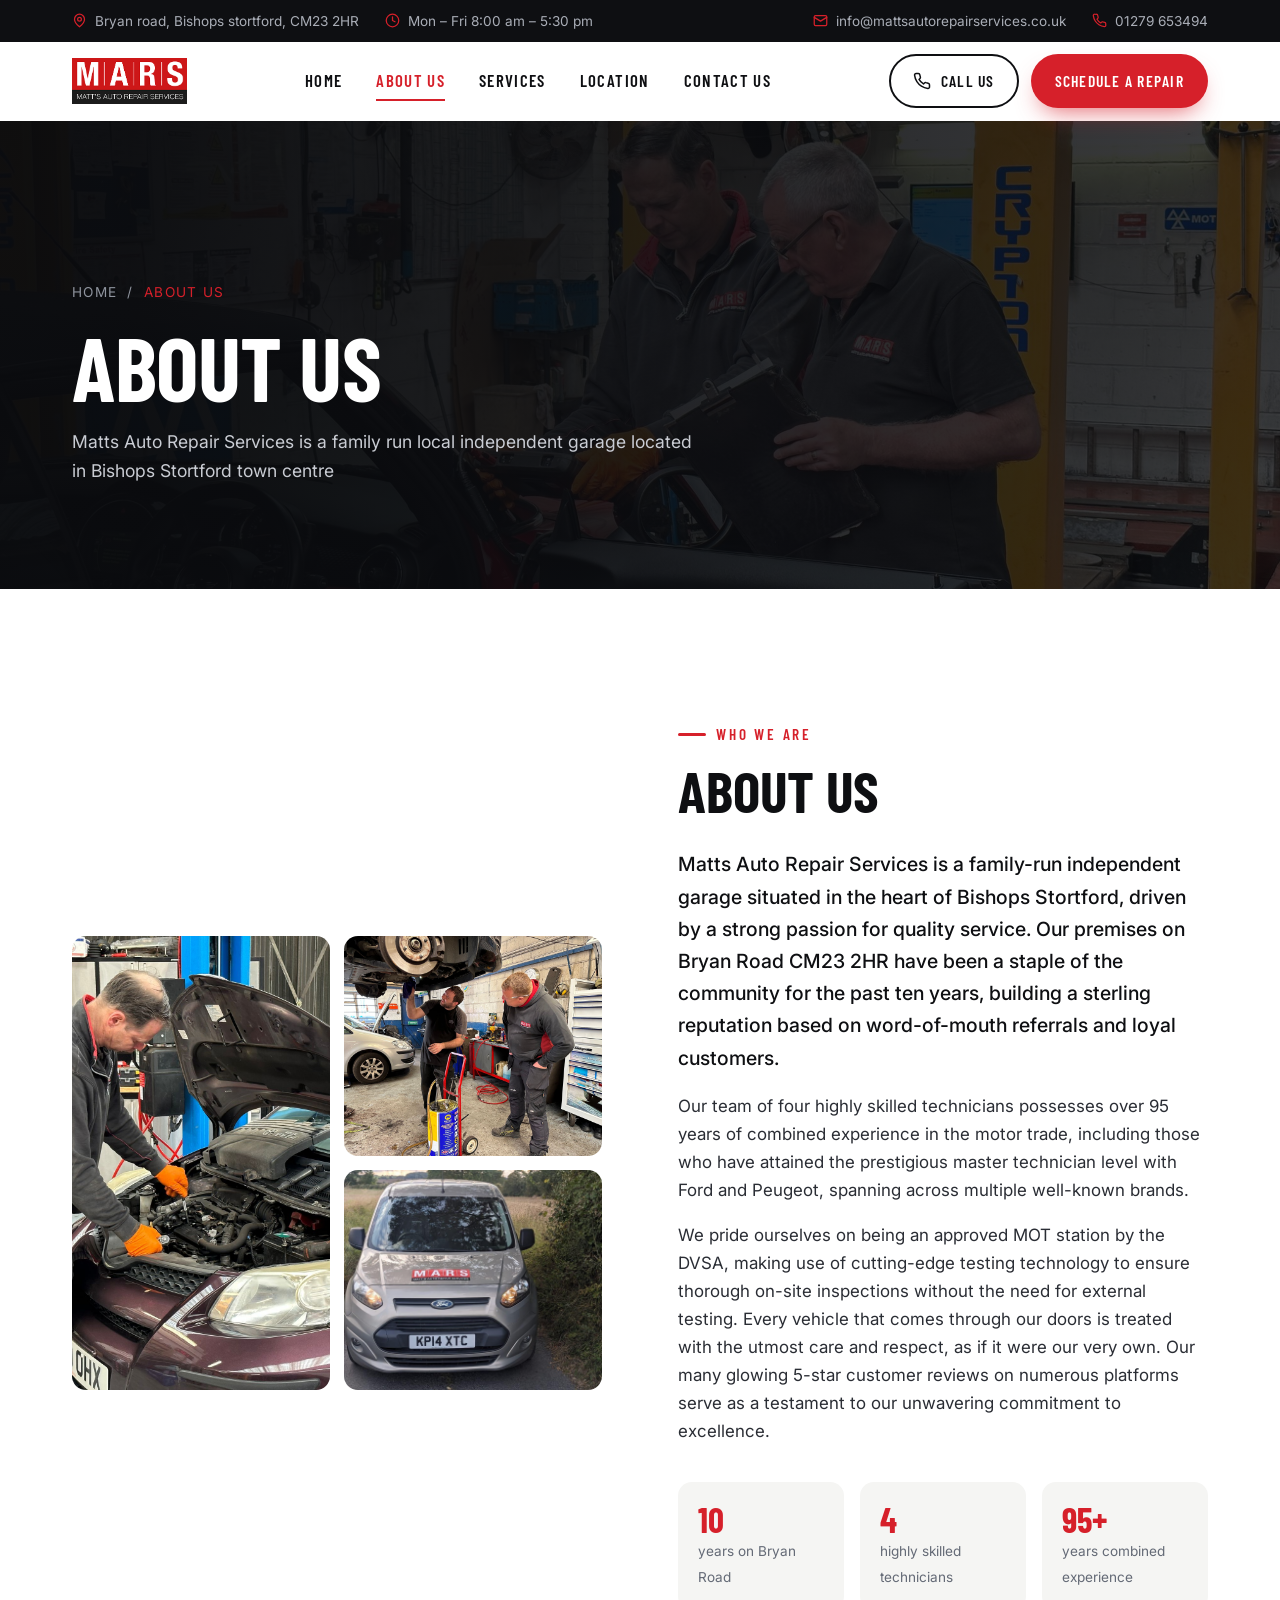
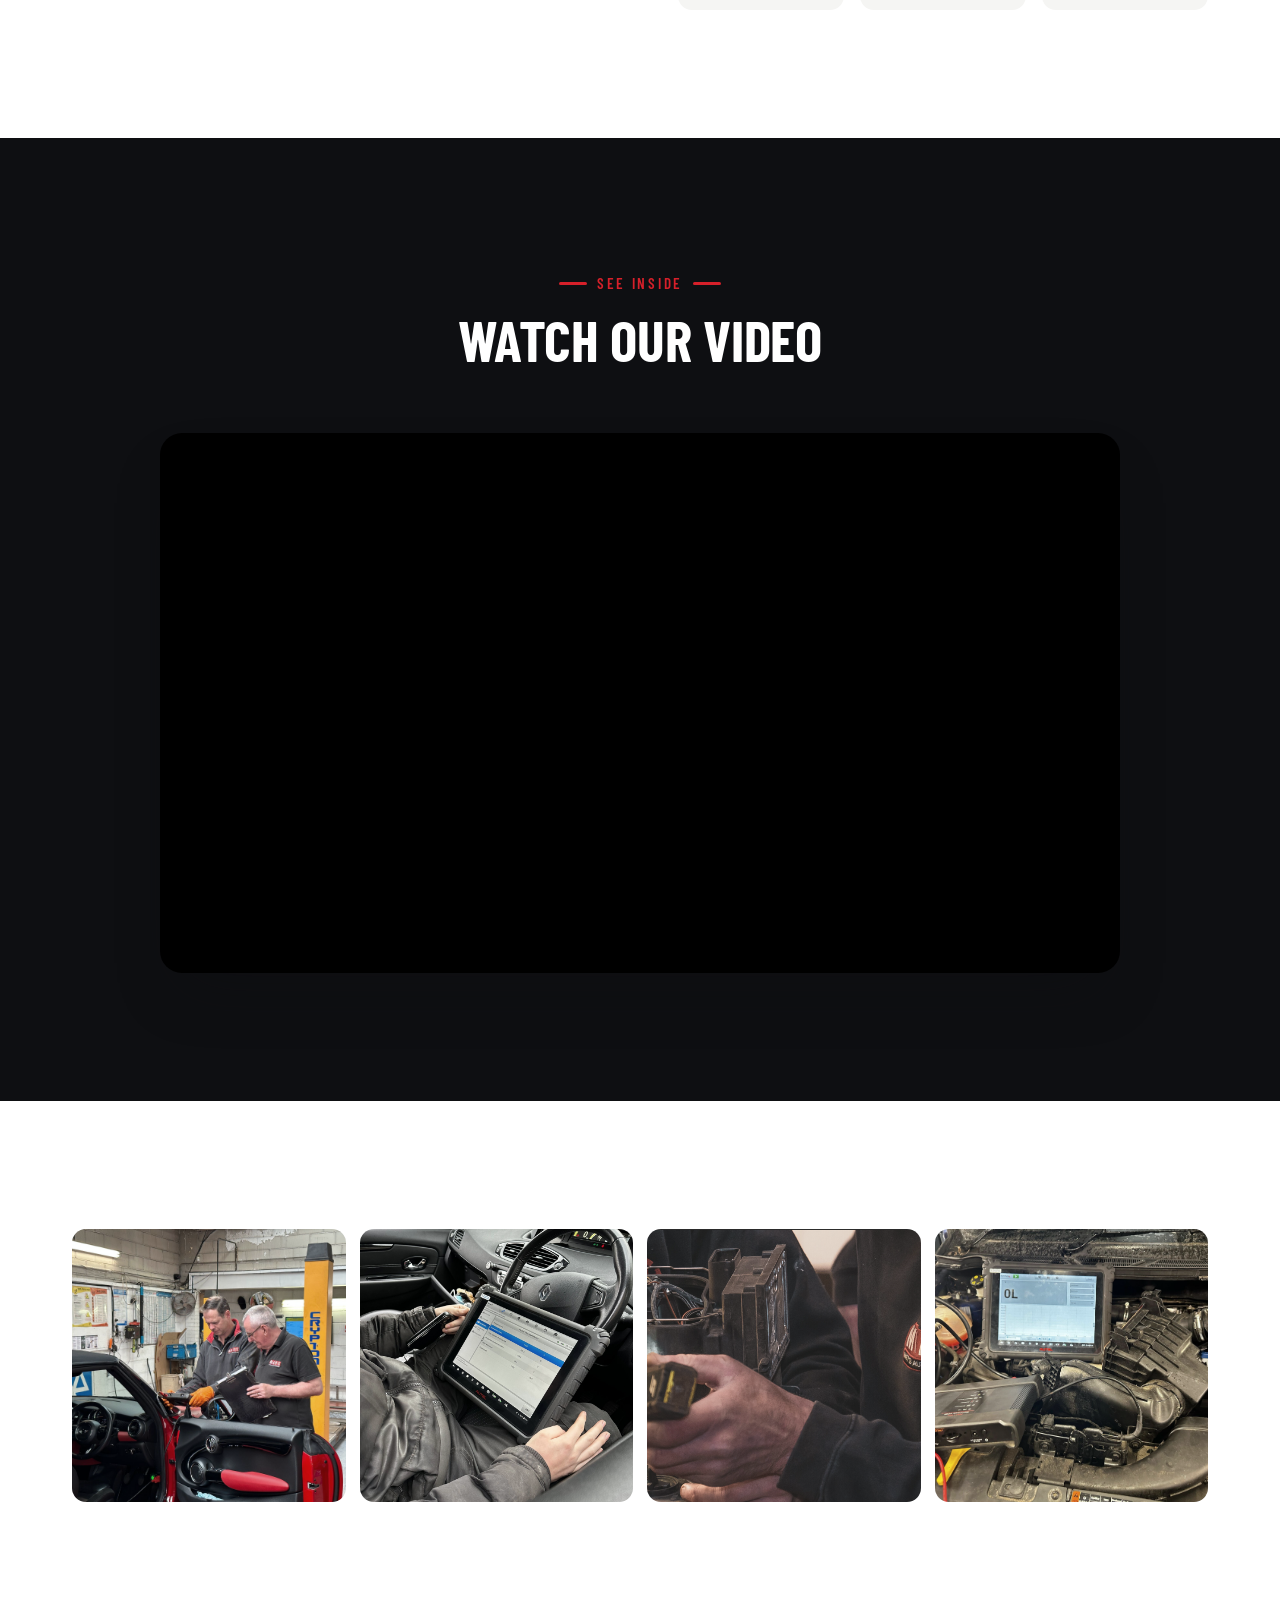
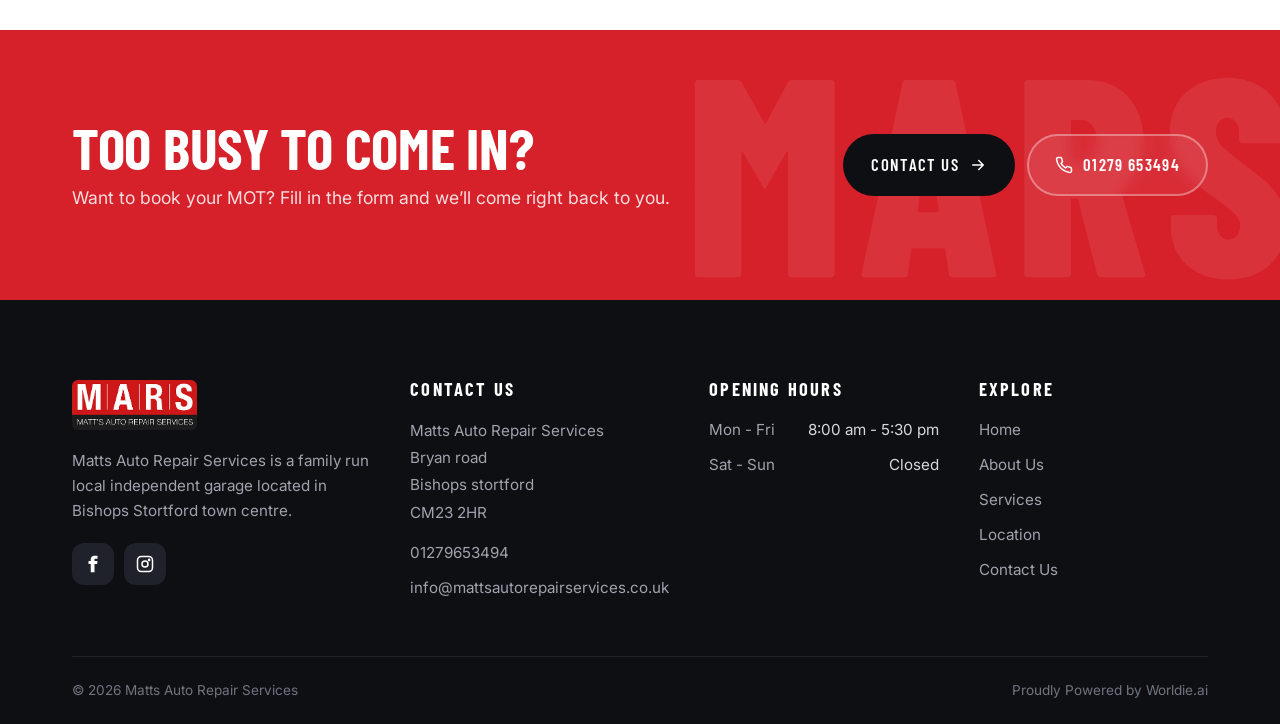
==== about.html @ e209987f "Modern redesign of Matts Auto Repair Services website Five static pages (home, about, services, loca" ====
<!doctype html>
<html lang="en-GB">
<head>
<meta charset="utf-8">
<meta name="viewport" content="width=device-width, initial-scale=1">
<title>About Us | MATTS AUTO REPAIR SERVICES | Bishops Stortford</title>
<meta name="description" content="A family-run independent garage on Bryan Road, Bishops Stortford, with four highly skilled technicians and over 95 years of combined experience.">
<meta name="theme-color" content="#0e0f12">
<link rel="icon" href="images/logo.png">
<link rel="preconnect" href="https://fonts.googleapis.com">
<link rel="preconnect" href="https://fonts.gstatic.com" crossorigin>
<link href="https://fonts.googleapis.com/css2?family=Barlow+Condensed:wght@500;600;700;800&family=Inter:wght@400;500;600&display=swap" rel="stylesheet">
<link rel="stylesheet" href="css/styles.css">
</head>
<body>
<div class="topbar">
  <div class="container">
    <div class="topbar__group">
      <span class="topbar__item"><svg viewBox="0 0 24 24" fill="none" stroke="currentColor" stroke-width="2" stroke-linecap="round" stroke-linejoin="round" aria-hidden="true"><path d="M20 10c0 6-8 12-8 12S4 16 4 10a8 8 0 0 1 16 0z"/><circle cx="12" cy="10" r="3"/></svg> Bryan road, Bishops stortford, CM23 2HR</span>
      <span class="topbar__item topbar__group--hide-md"><svg viewBox="0 0 24 24" fill="none" stroke="currentColor" stroke-width="2" stroke-linecap="round" stroke-linejoin="round" aria-hidden="true"><circle cx="12" cy="12" r="10"/><path d="M12 6v6l4 2"/></svg> Mon – Fri 8:00 am – 5:30 pm</span>
    </div>
    <div class="topbar__group">
      <a class="topbar__item topbar__group--hide-md" href="mailto:info@mattsautorepairservices.co.uk"><svg viewBox="0 0 24 24" fill="none" stroke="currentColor" stroke-width="2" stroke-linecap="round" stroke-linejoin="round" aria-hidden="true"><rect x="2" y="4" width="20" height="16" rx="2"/><path d="m22 7-10 6L2 7"/></svg> info@mattsautorepairservices.co.uk</a>
      <a class="topbar__item" href="tel:01279653494"><svg viewBox="0 0 24 24" fill="none" stroke="currentColor" stroke-width="2" stroke-linecap="round" stroke-linejoin="round" aria-hidden="true"><path d="M22 16.9v3a2 2 0 0 1-2.2 2 19.8 19.8 0 0 1-8.6-3.1 19.5 19.5 0 0 1-6-6A19.8 19.8 0 0 1 2.1 4.2 2 2 0 0 1 4.1 2h3a2 2 0 0 1 2 1.7c.1 1 .4 1.9.7 2.8a2 2 0 0 1-.5 2.1L8 9.9a16 16 0 0 0 6 6l1.3-1.3a2 2 0 0 1 2.1-.4c.9.3 1.8.6 2.8.7a2 2 0 0 1 1.7 2z"/></svg> 01279 653494</a>
    </div>
  </div>
</div>

<header class="header">
  <div class="container">
    <a class="logo" href="index.html" aria-label="Matt's Auto Repair Services — home">
      <img src="images/logo.png" alt="MARS — Matt's Auto Repair Services" width="365" height="146">
    </a>
    <nav class="nav" aria-label="Main">
        <a class="nav__link" href="index.html">Home</a>
        <a class="nav__link is-active" href="about.html" aria-current="page">About Us</a>
        <a class="nav__link" href="services.html">Services</a>
        <a class="nav__link" href="location.html">Location</a>
        <a class="nav__link" href="contact.html">Contact Us</a>
    </nav>
    <div class="header__cta">
      <a class="btn btn--outline" href="tel:01279653494"><svg viewBox="0 0 24 24" fill="none" stroke="currentColor" stroke-width="2" stroke-linecap="round" stroke-linejoin="round" aria-hidden="true"><path d="M22 16.9v3a2 2 0 0 1-2.2 2 19.8 19.8 0 0 1-8.6-3.1 19.5 19.5 0 0 1-6-6A19.8 19.8 0 0 1 2.1 4.2 2 2 0 0 1 4.1 2h3a2 2 0 0 1 2 1.7c.1 1 .4 1.9.7 2.8a2 2 0 0 1-.5 2.1L8 9.9a16 16 0 0 0 6 6l1.3-1.3a2 2 0 0 1 2.1-.4c.9.3 1.8.6 2.8.7a2 2 0 0 1 1.7 2z"/></svg> Call Us</a>
      <a class="btn btn--primary" href="index.html#booking">Schedule a Repair</a>
      <button class="menu-toggle" aria-label="Open menu" aria-expanded="false"><span></span></button>
    </div>
  </div>
</header>

<main>
<section class="page-hero">
  <div class="page-hero__bg"><img src="images/about-3.jpg" alt=""></div>
  <div class="container">
    <div class="breadcrumb"><a href="index.html">Home</a><span>/</span><span>About Us</span></div>
    <h1>About Us</h1>
      <p>Matts Auto Repair Services is a family run local independent garage located in Bishops Stortford town centre</p>
  </div>
</section>

<section class="section">
  <div class="container split">
    <div class="split__media collage reveal">
      <img src="images/about-1.jpg" alt="MARS technician working under the bonnet" loading="lazy">
      <img src="images/about-2.jpg" alt="Technicians inspecting a car on the lift" loading="lazy">
      <img src="images/about-4.jpg" alt="The MARS van" loading="lazy">
    </div>
    <div class="about-copy reveal">
      <span class="eyebrow">Who we are</span>
      <h2>About Us</h2>
      <p>Matts Auto Repair Services is a family-run independent garage situated in the heart of Bishops Stortford, driven by a strong passion for quality service. Our premises on Bryan Road CM23 2HR have been a staple of the community for the past ten years, building a sterling reputation based on word-of-mouth referrals and loyal customers.</p>
      <p>Our team of four highly skilled technicians possesses over 95 years of combined experience in the motor trade, including those who have attained the prestigious master technician level with Ford and Peugeot, spanning across multiple well-known brands.</p>
      <p>We pride ourselves on being an approved MOT station by the DVSA, making use of cutting-edge testing technology to ensure thorough on-site inspections without the need for external testing. Every vehicle that comes through our doors is treated with the utmost care and respect, as if it were our very own. Our many glowing 5-star customer reviews on numerous platforms serve as a testament to our unwavering commitment to excellence.</p>
      <div class="highlights">
        <div class="highlight"><strong>10</strong><span>years on Bryan Road</span></div>
        <div class="highlight"><strong>4</strong><span>highly skilled technicians</span></div>
        <div class="highlight"><strong>95+</strong><span>years combined experience</span></div>
      </div>
    </div>
  </div>
</section>

<section class="section section--dark">
  <div class="container">
    <div class="section-head section-head--center reveal">
      <span class="eyebrow">See inside</span>
      <h2>Watch Our Video</h2>
    </div>
    <div class="video reveal" style="max-width:960px;margin:0 auto">
      <iframe src="https://www.youtube-nocookie.com/embed/OdxWiWrJFag" title="Matts Auto Repair Services video" loading="lazy" allow="accelerometer; autoplay; clipboard-write; encrypted-media; gyroscope; picture-in-picture" allowfullscreen></iframe>
    </div>
  </div>
</section>

<section class="section">
  <div class="container">
    <div class="gallery reveal">
      <img src="images/about-3.jpg" alt="Technicians at work in the workshop" loading="lazy">
      <img src="images/home-2.jpg" alt="Running vehicle diagnostics" loading="lazy">
      <img src="images/home-3.png" alt="Inspecting a vehicle part" loading="lazy">
      <img src="images/home-4.jpg" alt="Diagnostic equipment on an engine" loading="lazy">
    </div>
  </div>
</section>

<section class="cta-band">
  <div class="container">
    <div>
      <h2>Too busy to come in?</h2>
      <p>Want to book your MOT? Fill in the form and we’ll come right back to you.</p>
    </div>
    <div class="cta-band__actions">
      <a class="btn btn--dark" href="contact.html">Contact Us <svg viewBox="0 0 24 24" fill="none" stroke="currentColor" stroke-width="2" stroke-linecap="round" stroke-linejoin="round" aria-hidden="true"><path d="M5 12h14M13 6l6 6-6 6"/></svg></a>
      <a class="btn btn--ghost" href="tel:01279653494"><svg viewBox="0 0 24 24" fill="none" stroke="currentColor" stroke-width="2" stroke-linecap="round" stroke-linejoin="round" aria-hidden="true"><path d="M22 16.9v3a2 2 0 0 1-2.2 2 19.8 19.8 0 0 1-8.6-3.1 19.5 19.5 0 0 1-6-6A19.8 19.8 0 0 1 2.1 4.2 2 2 0 0 1 4.1 2h3a2 2 0 0 1 2 1.7c.1 1 .4 1.9.7 2.8a2 2 0 0 1-.5 2.1L8 9.9a16 16 0 0 0 6 6l1.3-1.3a2 2 0 0 1 2.1-.4c.9.3 1.8.6 2.8.7a2 2 0 0 1 1.7 2z"/></svg> 01279 653494</a>
    </div>
  </div>
</section>
</main>

<footer class="footer">
  <div class="container">
    <div class="footer__grid">
      <div>
        <a class="footer__logo" href="index.html"><img src="images/logo.png" alt="MARS — Matt's Auto Repair Services" width="365" height="146"></a>
        <p>Matts Auto Repair Services is a family run local independent garage located in Bishops Stortford town centre.</p>
        <div class="socials">
          <a href="https://facebook.com//MattsAutoRepairServices" target="_blank" rel="noopener" aria-label="Facebook"><svg viewBox="0 0 24 24" fill="none" stroke="currentColor" stroke-width="2" stroke-linecap="round" stroke-linejoin="round" aria-hidden="true"><path fill="currentColor" stroke="none" d="M14 8V6c0-.9.6-1 1-1h3V1h-4c-4 0-5 3-5 5v2H6v4h3v11h5V12h3.5l.5-4z"/></svg></a>
          <a href="https://instagram.com/mars_mattsautorepairservices?igshid=YmMyMTA2M2Y=" target="_blank" rel="noopener" aria-label="Instagram"><svg viewBox="0 0 24 24" fill="none" stroke="currentColor" stroke-width="2" stroke-linecap="round" stroke-linejoin="round" aria-hidden="true"><rect x="2" y="2" width="20" height="20" rx="5"/><circle cx="12" cy="12" r="4"/><circle cx="17.5" cy="6.5" r=".8" fill="currentColor"/></svg></a>
        </div>
      </div>
      <div>
        <h4>Contact Us</h4>
        <address>
          Matts Auto Repair Services<br>
          Bryan road<br>
          Bishops stortford<br>
          CM23 2HR
        </address>
        <ul style="margin-top:14px">
          <li><a href="tel:01279653494">01279653494</a></li>
          <li><a href="mailto:info@mattsautorepairservices.co.uk">info@mattsautorepairservices.co.uk</a></li>
        </ul>
      </div>
      <div>
        <h4>Opening Hours</h4>
        <ul class="footer__hours">
          <li><span>Mon - Fri</span><span>8:00 am - 5:30 pm</span></li>
          <li><span>Sat - Sun</span><span>Closed</span></li>
        </ul>
      </div>
      <div>
        <h4>Explore</h4>
        <ul>
          <li><a href="index.html">Home</a></li>
          <li><a href="about.html">About Us</a></li>
          <li><a href="services.html">Services</a></li>
          <li><a href="location.html">Location</a></li>
          <li><a href="contact.html">Contact Us</a></li>
        </ul>
      </div>
    </div>
    <div class="footer__bottom">
      <span>© <span id="year">2026</span> Matts Auto Repair Services</span>
      <span>Proudly Powered by Worldie.ai</span>
    </div>
  </div>
</footer>

<div class="mobile-bar">
  <a class="btn btn--ghost" href="tel:01279653494"><svg viewBox="0 0 24 24" fill="none" stroke="currentColor" stroke-width="2" stroke-linecap="round" stroke-linejoin="round" aria-hidden="true"><path d="M22 16.9v3a2 2 0 0 1-2.2 2 19.8 19.8 0 0 1-8.6-3.1 19.5 19.5 0 0 1-6-6A19.8 19.8 0 0 1 2.1 4.2 2 2 0 0 1 4.1 2h3a2 2 0 0 1 2 1.7c.1 1 .4 1.9.7 2.8a2 2 0 0 1-.5 2.1L8 9.9a16 16 0 0 0 6 6l1.3-1.3a2 2 0 0 1 2.1-.4c.9.3 1.8.6 2.8.7a2 2 0 0 1 1.7 2z"/></svg> Call Us</a>
  <a class="btn btn--primary" href="index.html#booking"><svg viewBox="0 0 24 24" fill="none" stroke="currentColor" stroke-width="2" stroke-linecap="round" stroke-linejoin="round" aria-hidden="true"><rect x="3" y="4" width="18" height="18" rx="2"/><path d="M16 2v4M8 2v4M3 10h18M8 14h.01M12 14h.01M16 14h.01M8 18h.01M12 18h.01"/></svg> Book</a>
</div>

<script src="js/main.js"></script>
</body>
</html>
---- css/styles.css ----
/* ==========================================================================
   MARS — Matt's Auto Repair Services
   ========================================================================== */

:root {
  --red: #d6202a;
  --red-dark: #b0141d;
  --red-soft: #fdeceD;
  --ink: #0e0f12;
  --ink-2: #16181d;
  --ink-3: #1f222a;
  --text: #2a2d34;
  --muted: #646a76;
  --line: #e6e7ea;
  --bg: #ffffff;
  --bg-alt: #f5f5f3;
  --white: #ffffff;

  --font-display: "Barlow Condensed", "Arial Narrow", sans-serif;
  --font-body: "Inter", system-ui, -apple-system, "Segoe UI", sans-serif;

  --radius: 14px;
  --radius-lg: 22px;
  --shadow: 0 10px 30px -12px rgba(14, 15, 18, .18);
  --shadow-lg: 0 30px 60px -20px rgba(14, 15, 18, .35);
  --container: 1200px;
  --gutter: clamp(16px, 4vw, 32px);
}

*, *::before, *::after { box-sizing: border-box; }

html { scroll-behavior: smooth; scroll-padding-top: 90px; }

body {
  margin: 0;
  font-family: var(--font-body);
  font-size: 16px;
  line-height: 1.65;
  color: var(--text);
  background: var(--bg);
  -webkit-font-smoothing: antialiased;
  overflow-x: hidden;
}

img { max-width: 100%; display: block; }
a { color: inherit; text-decoration: none; }
p { margin: 0 0 1em; }
p:last-child { margin-bottom: 0; }

h1, h2, h3, h4 {
  font-family: var(--font-display);
  font-weight: 700;
  line-height: 1.02;
  color: var(--ink);
  margin: 0 0 .5em;
  letter-spacing: -.005em;
  text-transform: uppercase;
}

h1 { font-size: clamp(2.8rem, 7vw, 5.6rem); }
h2 { font-size: clamp(2.2rem, 4.6vw, 3.6rem); }
h3 { font-size: clamp(1.5rem, 2.4vw, 1.9rem); }

.container {
  width: 100%;
  max-width: var(--container);
  margin: 0 auto;
  padding: 0 var(--gutter);
}

.section { padding: clamp(72px, 10vw, 128px) 0; }
.section--alt { background: var(--bg-alt); }
.section--dark { background: var(--ink); color: #c9ccd3; }
.section--dark h2, .section--dark h3 { color: var(--white); }

.eyebrow {
  display: inline-flex;
  align-items: center;
  gap: 10px;
  font-family: var(--font-display);
  font-weight: 600;
  font-size: .95rem;
  letter-spacing: .18em;
  text-transform: uppercase;
  color: var(--red);
  margin-bottom: 14px;
}
.eyebrow::before {
  content: "";
  width: 28px;
  height: 3px;
  background: var(--red);
  border-radius: 2px;
}

.section-head { max-width: 720px; margin-bottom: clamp(40px, 6vw, 64px); }
.section-head--center { text-align: center; margin-left: auto; margin-right: auto; }
.section-head--center .eyebrow::after {
  content: "";
  width: 28px;
  height: 3px;
  background: var(--red);
  border-radius: 2px;
}
.lead { font-size: 1.125rem; color: var(--muted); }
.section--dark .lead { color: #9ea3ad; }

/* Buttons ---------------------------------------------------------------- */

.btn {
  display: inline-flex;
  align-items: center;
  justify-content: center;
  gap: 10px;
  padding: 15px 26px;
  border-radius: 999px;
  font-family: var(--font-display);
  font-weight: 600;
  font-size: 1.05rem;
  letter-spacing: .08em;
  text-transform: uppercase;
  border: 2px solid transparent;
  cursor: pointer;
  transition: background .2s, color .2s, border-color .2s, transform .2s, box-shadow .2s;
  white-space: nowrap;
}
.btn svg { width: 18px; height: 18px; flex: none; }
.btn:hover { transform: translateY(-2px); }

.btn--primary { background: var(--red); color: var(--white); box-shadow: 0 12px 24px -10px rgba(214, 32, 42, .7); }
.btn--primary:hover { background: var(--red-dark); }

.btn--ghost { border-color: rgba(255, 255, 255, .35); color: var(--white); backdrop-filter: blur(6px); background: rgba(255,255,255,.06); }
.btn--ghost:hover { border-color: var(--white); background: rgba(255,255,255,.14); }

.btn--dark { background: var(--ink); color: var(--white); }
.btn--dark:hover { background: var(--ink-3); }

.btn--outline { border-color: var(--ink); color: var(--ink); }
.btn--outline:hover { background: var(--ink); color: var(--white); }

/* Top bar ---------------------------------------------------------------- */

.topbar {
  background: var(--ink);
  color: #a9adb6;
  font-size: .85rem;
}
.topbar .container {
  display: flex;
  align-items: center;
  justify-content: space-between;
  gap: 24px;
  min-height: 42px;
}
.topbar__group { display: flex; align-items: center; gap: 26px; }
.topbar__item { display: inline-flex; align-items: center; gap: 8px; }
.topbar__item svg { width: 15px; height: 15px; color: var(--red); }
.topbar a:hover { color: var(--white); }

/* Header ----------------------------------------------------------------- */

.header {
  position: sticky;
  top: 0;
  z-index: 50;
  background: rgba(255, 255, 255, .92);
  backdrop-filter: saturate(180%) blur(14px);
  -webkit-backdrop-filter: saturate(180%) blur(14px);
  border-bottom: 1px solid transparent;
  transition: border-color .2s, box-shadow .2s;
}
.header.is-scrolled { border-color: var(--line); box-shadow: 0 6px 24px -18px rgba(0,0,0,.4); }
.header .container {
  display: flex;
  align-items: center;
  justify-content: space-between;
  gap: 24px;
  height: 78px;
}
.logo img { height: 46px; width: auto; }

.nav { display: flex; align-items: center; gap: 6px; }
.nav__link {
  position: relative;
  padding: 10px 14px;
  font-family: var(--font-display);
  font-weight: 600;
  font-size: 1.05rem;
  letter-spacing: .08em;
  text-transform: uppercase;
  color: var(--ink);
  transition: color .2s;
}
.nav__link::after {
  content: "";
  position: absolute;
  left: 14px; right: 14px; bottom: 4px;
  height: 2px;
  background: var(--red);
  transform: scaleX(0);
  transform-origin: left;
  transition: transform .25s;
}
.nav__link:hover::after, .nav__link.is-active::after { transform: scaleX(1); }
.nav__link.is-active { color: var(--red); }

.header__cta { display: flex; align-items: center; gap: 12px; }
.header__cta .btn { padding: 12px 22px; font-size: .98rem; }

.menu-toggle {
  display: none;
  width: 46px; height: 46px;
  border-radius: 12px;
  border: 1px solid var(--line);
  background: var(--white);
  cursor: pointer;
  align-items: center;
  justify-content: center;
}
.menu-toggle span, .menu-toggle span::before, .menu-toggle span::after {
  display: block;
  width: 20px; height: 2px;
  background: var(--ink);
  border-radius: 2px;
  position: relative;
  transition: transform .25s, background .25s;
}
.menu-toggle span::before, .menu-toggle span::after { content: ""; position: absolute; left: 0; }
.menu-toggle span::before { top: -6px; }
.menu-toggle span::after { top: 6px; }
.menu-open .menu-toggle span { background: transparent; }
.menu-open .menu-toggle span::before { transform: translateY(6px) rotate(45deg); }
.menu-open .menu-toggle span::after { transform: translateY(-6px) rotate(-45deg); }

/* Hero ------------------------------------------------------------------- */

.hero {
  position: relative;
  min-height: min(88vh, 820px);
  display: flex;
  align-items: center;
  color: var(--white);
  overflow: hidden;
  isolation: isolate;
}
.hero__bg {
  position: absolute;
  inset: 0;
  z-index: -2;
}
.hero__bg img {
  width: 100%; height: 100%;
  object-fit: cover;
  animation: heroZoom 18s ease-out both;
}
.hero::before {
  content: "";
  position: absolute;
  inset: 0;
  z-index: -1;
  background:
    linear-gradient(90deg, rgba(10,11,14,.94) 0%, rgba(10,11,14,.78) 42%, rgba(10,11,14,.25) 100%),
    linear-gradient(0deg, rgba(10,11,14,.7) 0%, transparent 40%);
}
@keyframes heroZoom { from { transform: scale(1.12); } to { transform: scale(1); } }

.hero__content { max-width: 720px; padding: 96px 0 120px; }
.hero h1 { color: var(--white); margin-bottom: 22px; }
.hero h1 em { font-style: normal; color: var(--red); }
.hero__text { font-size: clamp(1.05rem, 1.6vw, 1.25rem); color: #d4d7dd; max-width: 560px; margin-bottom: 34px; }
.hero__actions { display: flex; flex-wrap: wrap; gap: 14px; }

.hero__badges {
  display: flex;
  flex-wrap: wrap;
  gap: 10px;
  margin-top: 44px;
}
.badge {
  display: inline-flex;
  align-items: center;
  gap: 8px;
  padding: 8px 14px;
  border-radius: 999px;
  font-size: .85rem;
  font-weight: 500;
  background: rgba(255,255,255,.08);
  border: 1px solid rgba(255,255,255,.16);
  backdrop-filter: blur(8px);
  color: #e6e8ec;
}
.badge svg { width: 16px; height: 16px; color: var(--red); }

/* Page hero (inner pages) ------------------------------------------------ */

.page-hero {
  position: relative;
  color: var(--white);
  padding: clamp(96px, 14vw, 160px) 0 clamp(64px, 9vw, 104px);
  overflow: hidden;
  isolation: isolate;
  background: var(--ink);
}
.page-hero__bg { position: absolute; inset: 0; z-index: -2; }
.page-hero__bg img { width: 100%; height: 100%; object-fit: cover; opacity: .45; }
.page-hero::before {
  content: "";
  position: absolute;
  inset: 0;
  z-index: -1;
  background: linear-gradient(90deg, rgba(10,11,14,.95) 10%, rgba(10,11,14,.55) 100%);
}
.page-hero h1 { color: var(--white); margin-bottom: 14px; }
.page-hero p { color: #c9ccd3; max-width: 620px; font-size: 1.1rem; }
.breadcrumb {
  display: flex;
  gap: 10px;
  font-size: .85rem;
  letter-spacing: .1em;
  text-transform: uppercase;
  color: #8f949e;
  margin-bottom: 18px;
}
.breadcrumb a:hover { color: var(--white); }
.breadcrumb span:last-child { color: var(--red); }

/* Stats ------------------------------------------------------------------ */

.stats {
  position: relative;
  z-index: 2;
  margin-top: -64px;
}
.stats__grid {
  display: grid;
  grid-template-columns: repeat(4, 1fr);
  background: var(--white);
  border-radius: var(--radius-lg);
  box-shadow: var(--shadow-lg);
  overflow: hidden;
}
.stat {
  padding: 30px 28px;
  border-right: 1px solid var(--line);
}
.stat:last-child { border-right: 0; }
.stat__num {
  font-family: var(--font-display);
  font-weight: 700;
  font-size: clamp(2.6rem, 4.6vw, 3.6rem);
  line-height: 1;
  color: var(--ink);
}
.stat__num span { color: var(--red); }
.stat__label {
  margin-top: 8px;
  font-size: .82rem;
  font-weight: 600;
  letter-spacing: .14em;
  text-transform: uppercase;
  color: var(--muted);
}
.stats__caption {
  font-family: var(--font-display);
  font-weight: 600;
  letter-spacing: .2em;
  text-transform: uppercase;
  font-size: .85rem;
  color: var(--muted);
  margin: 0 0 12px 4px;
}

/* Feature cards (Why MARS) ---------------------------------------------- */

.features {
  display: grid;
  grid-template-columns: repeat(3, 1fr);
  gap: 20px;
}
.feature {
  position: relative;
  padding: 34px 30px 32px;
  border-radius: var(--radius-lg);
  background: var(--white);
  border: 1px solid var(--line);
  transition: transform .3s, box-shadow .3s, border-color .3s;
  overflow: hidden;
}
.feature::after {
  content: "";
  position: absolute;
  left: 0; right: 0; bottom: 0;
  height: 3px;
  background: var(--red);
  transform: scaleX(0);
  transform-origin: left;
  transition: transform .35s;
}
.feature:hover { transform: translateY(-6px); box-shadow: var(--shadow); border-color: transparent; }
.feature:hover::after { transform: scaleX(1); }
.feature__icon {
  width: 56px; height: 56px;
  border-radius: 16px;
  display: grid;
  place-items: center;
  background: var(--red-soft);
  color: var(--red);
  margin-bottom: 22px;
  transition: background .3s, color .3s;
}
.feature:hover .feature__icon { background: var(--red); color: var(--white); }
.feature__icon svg { width: 26px; height: 26px; }
.feature h3 { font-size: 1.6rem; margin-bottom: 10px; }
.feature p { color: var(--muted); font-size: .98rem; }

/* Services tabs ---------------------------------------------------------- */

.tabs__list {
  display: flex;
  flex-wrap: wrap;
  gap: 8px;
  padding: 6px;
  background: var(--ink-2);
  border-radius: 999px;
  width: fit-content;
  margin-bottom: 40px;
}
.tabs__btn {
  padding: 12px 22px;
  border: 0;
  border-radius: 999px;
  background: transparent;
  color: #b3b7bf;
  font-family: var(--font-display);
  font-weight: 600;
  font-size: 1.05rem;
  letter-spacing: .08em;
  text-transform: uppercase;
  cursor: pointer;
  transition: background .2s, color .2s;
}
.tabs__btn:hover { color: var(--white); }
.tabs__btn[aria-selected="true"] { background: var(--red); color: var(--white); }

.tabs__panel {
  display: grid;
  grid-template-columns: 1fr 1.1fr;
  gap: clamp(32px, 5vw, 64px);
  align-items: center;
  animation: fadeUp .5s ease both;
}
.tabs__panel[hidden] { display: none; }
.tabs__media {
  position: relative;
  border-radius: var(--radius-lg);
  overflow: hidden;
  aspect-ratio: 4 / 3.4;
}
.tabs__media img { width: 100%; height: 100%; object-fit: cover; }
.price-chip {
  position: absolute;
  left: 18px; bottom: 18px;
  display: inline-flex;
  flex-direction: column;
  padding: 14px 20px;
  border-radius: 16px;
  background: var(--red);
  color: var(--white);
  box-shadow: 0 16px 30px -12px rgba(0,0,0,.5);
}
.price-chip small { font-size: .72rem; letter-spacing: .14em; text-transform: uppercase; opacity: .85; }
.price-chip strong { font-family: var(--font-display); font-size: 2rem; line-height: 1; }
.tabs__body h3 { font-size: clamp(2rem, 3.6vw, 2.8rem); color: var(--white); }
.tabs__body p { color: #a9aeb8; }
.tabs__body .btn { margin-top: 26px; }
.tabs__foot { margin-top: 56px; display: flex; justify-content: center; }

@keyframes fadeUp { from { opacity: 0; transform: translateY(14px); } to { opacity: 1; transform: none; } }

/* Values ----------------------------------------------------------------- */

.values {
  display: grid;
  grid-template-columns: 1fr 1fr;
  gap: clamp(32px, 6vw, 80px);
  align-items: center;
}
.values__media {
  position: relative;
  border-radius: var(--radius-lg);
  overflow: hidden;
  aspect-ratio: 4 / 4.4;
}
.values__media img { width: 100%; height: 100%; object-fit: cover; }
.values__list { display: grid; gap: 14px; }
.value {
  display: grid;
  grid-template-columns: auto 1fr;
  gap: 20px;
  padding: 24px;
  border-radius: var(--radius);
  background: var(--white);
  border: 1px solid var(--line);
  transition: box-shadow .3s, transform .3s;
}
.value:hover { box-shadow: var(--shadow); transform: translateX(4px); }
.value__num {
  font-family: var(--font-display);
  font-weight: 700;
  font-size: 1.1rem;
  width: 44px; height: 44px;
  display: grid;
  place-items: center;
  border-radius: 12px;
  background: var(--ink);
  color: var(--white);
}
.value h3 { font-size: 1.45rem; margin-bottom: 6px; }
.value p { color: var(--muted); font-size: .96rem; }

/* Booking ---------------------------------------------------------------- */

.booking {
  display: grid;
  grid-template-columns: .85fr 1.15fr;
  gap: clamp(32px, 5vw, 64px);
  align-items: start;
}
.booking__frame {
  background: var(--white);
  border-radius: var(--radius-lg);
  box-shadow: var(--shadow-lg);
  overflow: hidden;
  border: 1px solid var(--line);
}
.booking__frame iframe { width: 100%; height: 720px; border: 0; display: block; }
.booking__info .contact-list { margin-top: 30px; }

/* Reviews CTA ------------------------------------------------------------ */

.reviews-cta {
  display: flex;
  align-items: center;
  justify-content: space-between;
  gap: 32px;
  padding: clamp(32px, 5vw, 56px);
  border-radius: var(--radius-lg);
  background:
    radial-gradient(circle at 100% 0%, rgba(214,32,42,.35), transparent 50%),
    var(--ink-2);
  color: #c9ccd3;
}
.reviews-cta h2 { color: var(--white); margin-bottom: 10px; }
.stars { display: flex; gap: 4px; color: #fbbc04; margin-bottom: 14px; }
.stars svg { width: 22px; height: 22px; }

/* Contact list ----------------------------------------------------------- */

.contact-list { display: grid; gap: 14px; list-style: none; padding: 0; margin: 0; }
.contact-list li { display: grid; grid-template-columns: auto 1fr; gap: 16px; align-items: start; }
.contact-list__icon {
  width: 46px; height: 46px;
  border-radius: 12px;
  display: grid;
  place-items: center;
  background: var(--red-soft);
  color: var(--red);
}
.contact-list__icon svg { width: 20px; height: 20px; }
.contact-list small {
  display: block;
  font-size: .75rem;
  font-weight: 600;
  letter-spacing: .14em;
  text-transform: uppercase;
  color: var(--muted);
}
.contact-list li > * { min-width: 0; }
.contact-list strong { color: var(--ink); font-weight: 600; overflow-wrap: anywhere; }
.contact-list a:hover strong { color: var(--red); }

/* Split / content rows --------------------------------------------------- */

.split {
  display: grid;
  grid-template-columns: 1fr 1fr;
  gap: clamp(32px, 6vw, 80px);
  align-items: center;
}
.split--reverse .split__media { order: 2; }

.collage {
  display: grid;
  grid-template-columns: 1fr 1fr;
  grid-template-rows: 220px 220px;
  gap: 14px;
}
.collage img { width: 100%; height: 100%; object-fit: cover; border-radius: var(--radius); }
.collage img:first-child { grid-row: span 2; }

.about-copy p { font-size: 1.06rem; }
.about-copy p:first-of-type { font-size: 1.22rem; color: var(--ink); font-weight: 500; }

.highlights {
  display: grid;
  grid-template-columns: repeat(3, 1fr);
  gap: 16px;
  margin-top: 36px;
}
.highlight {
  padding: 20px;
  border-radius: var(--radius);
  background: var(--bg-alt);
}
.highlight strong {
  display: block;
  font-family: var(--font-display);
  font-size: 2.2rem;
  line-height: 1;
  color: var(--red);
}
.highlight span { font-size: .85rem; color: var(--muted); }

.video {
  position: relative;
  aspect-ratio: 16 / 9;
  border-radius: var(--radius-lg);
  overflow: hidden;
  box-shadow: var(--shadow-lg);
  background: #000;
}
.video iframe { position: absolute; inset: 0; width: 100%; height: 100%; border: 0; }

.gallery {
  display: grid;
  grid-template-columns: repeat(4, 1fr);
  gap: 14px;
}
.gallery img {
  width: 100%;
  aspect-ratio: 1;
  object-fit: cover;
  border-radius: var(--radius);
  transition: transform .4s, filter .4s;
  filter: grayscale(.2);
}
.gallery img:hover { transform: scale(1.03); filter: none; }

/* Service rows ----------------------------------------------------------- */

.service-nav {
  position: sticky;
  top: 78px;
  z-index: 20;
  background: rgba(255,255,255,.94);
  backdrop-filter: blur(10px);
  border-bottom: 1px solid var(--line);
}
.service-nav .container {
  display: flex;
  gap: 6px;
  overflow-x: auto;
  scrollbar-width: none;
  padding-top: 10px;
  padding-bottom: 10px;
}
.service-nav .container::-webkit-scrollbar { display: none; }
.service-nav a {
  flex: none;
  padding: 8px 16px;
  border-radius: 999px;
  font-size: .88rem;
  font-weight: 600;
  color: var(--muted);
  transition: background .2s, color .2s;
}
.service-nav a:hover { color: var(--ink); background: var(--bg-alt); }

.service-row { padding: clamp(56px, 8vw, 96px) 0; border-bottom: 1px solid var(--line); }
.service-row:nth-child(even) { background: var(--bg-alt); }
.service-row__media {
  position: relative;
  border-radius: var(--radius-lg);
  overflow: hidden;
  aspect-ratio: 4 / 3.2;
}
.service-row__media img { width: 100%; height: 100%; object-fit: cover; }
.service-row__index {
  font-family: var(--font-display);
  font-weight: 700;
  font-size: 1rem;
  letter-spacing: .2em;
  color: var(--red);
  margin-bottom: 10px;
}
.service-row p { color: var(--muted); }
.service-row .btn { margin-top: 22px; }
.tagline {
  display: inline-flex;
  align-items: center;
  gap: 10px;
  margin: 6px 0 18px;
  padding: 10px 16px;
  border-radius: 12px;
  background: var(--red-soft);
  color: var(--red-dark);
  font-weight: 600;
  font-size: .95rem;
}
.tagline svg { width: 18px; height: 18px; }

.check-list { list-style: none; padding: 0; margin: 20px 0 0; display: grid; gap: 12px; }
.check-list li {
  display: flex;
  gap: 14px;
  align-items: flex-start;
  padding: 16px 18px;
  border-radius: var(--radius);
  background: var(--white);
  border: 1px solid var(--line);
  color: var(--ink);
  font-weight: 500;
}
.check-list svg { width: 22px; height: 22px; flex: none; color: var(--red); margin-top: 1px; }

/* Forms ------------------------------------------------------------------ */

.form-card {
  padding: clamp(28px, 4vw, 44px);
  border-radius: var(--radius-lg);
  background: var(--white);
  box-shadow: var(--shadow-lg);
  border: 1px solid var(--line);
}
.form-card h3 { font-size: 2rem; margin-bottom: 6px; }
.form-card > p { color: var(--muted); margin-bottom: 26px; }
.form-grid { display: grid; grid-template-columns: 1fr 1fr; gap: 16px; }
.field { display: grid; gap: 6px; }
.field--full { grid-column: 1 / -1; }
.field label {
  font-size: .8rem;
  font-weight: 600;
  letter-spacing: .1em;
  text-transform: uppercase;
  color: var(--ink);
}
.field input, .field textarea {
  width: 100%;
  padding: 14px 16px;
  border-radius: 12px;
  border: 1.5px solid var(--line);
  background: var(--bg-alt);
  font: inherit;
  color: var(--ink);
  transition: border-color .2s, background .2s, box-shadow .2s;
}
.field textarea { min-height: 140px; resize: vertical; }
.field input:focus, .field textarea:focus {
  outline: none;
  border-color: var(--red);
  background: var(--white);
  box-shadow: 0 0 0 4px rgba(214, 32, 42, .12);
}
.field--reg input {
  font-family: var(--font-display);
  font-weight: 700;
  font-size: 1.35rem;
  letter-spacing: .12em;
  text-transform: uppercase;
  background: #ffd400;
  border-color: #e3bd00;
  color: #111;
}
.field--reg input::placeholder { color: rgba(0,0,0,.35); }
.upload {
  display: flex;
  align-items: center;
  gap: 14px;
  padding: 16px;
  border-radius: 12px;
  border: 1.5px dashed #c9ccd3;
  background: var(--bg-alt);
  cursor: pointer;
  transition: border-color .2s;
}
.field .upload { text-transform: none; letter-spacing: 0; font-weight: 400; }
.upload:hover { border-color: var(--red); }
.upload svg { width: 26px; height: 26px; color: var(--red); flex: none; }
.upload span { font-size: .92rem; color: var(--muted); }
.upload input { position: absolute; opacity: 0; pointer-events: none; width: 1px; }
.form-card .btn { width: 100%; margin-top: 20px; }
.form-status {
  margin-top: 16px;
  padding: 14px 16px;
  border-radius: 12px;
  font-size: .95rem;
  display: none;
}
.form-status.is-success { display: block; background: #e9f7ef; color: #146c3a; }
.form-status.is-error { display: block; background: var(--red-soft); color: var(--red-dark); }

/* Hours ------------------------------------------------------------------ */

.hours { list-style: none; padding: 0; margin: 0; }
.hours li {
  display: flex;
  justify-content: space-between;
  padding: 14px 0;
  border-bottom: 1px dashed var(--line);
  font-weight: 500;
}
.hours li:last-child { border-bottom: 0; }
.hours .closed { color: var(--red); }

.info-card {
  padding: 32px;
  border-radius: var(--radius-lg);
  background: var(--white);
  border: 1px solid var(--line);
}
.info-card h3 { font-size: 1.6rem; margin-bottom: 18px; }
.info-stack { display: grid; gap: 20px; }

.map {
  border-radius: var(--radius-lg);
  overflow: hidden;
  border: 1px solid var(--line);
  min-height: 420px;
  height: 100%;
}
.map iframe { width: 100%; height: 100%; min-height: 420px; border: 0; display: block; filter: grayscale(.3) contrast(1.05); }

.location-grid {
  display: grid;
  grid-template-columns: 1.1fr .9fr;
  gap: 24px;
}

/* CTA band --------------------------------------------------------------- */

.cta-band {
  position: relative;
  padding: clamp(56px, 8vw, 88px) 0;
  background: var(--red);
  color: var(--white);
  overflow: hidden;
  isolation: isolate;
}
.cta-band::before {
  content: "MARS";
  position: absolute;
  right: -2vw;
  top: 50%;
  transform: translateY(-50%);
  font-family: var(--font-display);
  font-weight: 800;
  font-size: clamp(8rem, 22vw, 18rem);
  line-height: 1;
  color: rgba(255,255,255,.08);
  z-index: -1;
  letter-spacing: .05em;
}
.cta-band .container {
  display: flex;
  align-items: center;
  justify-content: space-between;
  gap: 28px;
  flex-wrap: wrap;
}
.cta-band h2 { color: var(--white); margin: 0 0 6px; }
.cta-band p { color: rgba(255,255,255,.85); margin: 0; font-size: 1.1rem; }
.cta-band__actions { display: flex; gap: 12px; flex-wrap: wrap; }
.cta-band .btn--dark:hover { background: #000; }

/* Footer ----------------------------------------------------------------- */

.footer {
  background: var(--ink);
  color: #9ea3ad;
  padding: 80px 0 0;
  font-size: .95rem;
}
.footer__grid {
  display: grid;
  grid-template-columns: 1.3fr 1fr 1fr 1fr;
  gap: 40px;
  padding-bottom: 56px;
}
.footer__logo img { height: 50px; width: auto; margin-bottom: 18px; border-radius: 6px; }
.footer h4 {
  font-size: 1.15rem;
  letter-spacing: .12em;
  color: var(--white);
  margin-bottom: 18px;
}
.footer ul { list-style: none; padding: 0; margin: 0; display: grid; gap: 10px; }
.footer a:hover { color: var(--white); }
.footer address { font-style: normal; line-height: 1.8; }
.footer__hours li { display: flex; justify-content: space-between; gap: 16px; }
.footer__hours span:last-child { color: #d6d8dd; }
.socials { display: flex; gap: 10px; margin-top: 20px; }
.socials a {
  width: 42px; height: 42px;
  border-radius: 12px;
  display: grid;
  place-items: center;
  background: var(--ink-3);
  color: var(--white);
  transition: background .2s, transform .2s;
}
.socials a:hover { background: var(--red); transform: translateY(-2px); }
.socials svg { width: 18px; height: 18px; }
.footer__bottom {
  border-top: 1px solid rgba(255,255,255,.08);
  padding: 22px 0;
  display: flex;
  justify-content: space-between;
  gap: 16px;
  flex-wrap: wrap;
  font-size: .85rem;
  color: #6f7480;
}

/* Mobile call bar -------------------------------------------------------- */

.mobile-bar { display: none; }

/* Reveal ----------------------------------------------------------------- */

.reveal { opacity: 0; transform: translateY(24px); transition: opacity .7s ease, transform .7s ease; }
.reveal.is-visible { opacity: 1; transform: none; }
@media (prefers-reduced-motion: reduce) {
  .reveal { opacity: 1; transform: none; transition: none; }
  .hero__bg img { animation: none; }
  html { scroll-behavior: auto; }
}

/* Responsive ------------------------------------------------------------- */

@media (max-width: 1080px) {
  .header__cta .btn--outline { display: none; }
  .footer__grid { grid-template-columns: 1fr 1fr; }
}

@media (max-width: 960px) {
  .topbar__group--hide-md { display: none; }
  .menu-toggle { display: inline-flex; }
  .nav {
    position: fixed;
    inset: 78px 0 auto 0;
    flex-direction: column;
    align-items: stretch;
    gap: 0;
    padding: 12px var(--gutter) 24px;
    background: var(--white);
    border-bottom: 1px solid var(--line);
    box-shadow: 0 24px 40px -24px rgba(0,0,0,.35);
    transform: translateY(-12px);
    opacity: 0;
    pointer-events: none;
    transition: opacity .25s, transform .25s;
  }
  .menu-open .nav { opacity: 1; transform: none; pointer-events: auto; }
  .nav__link { padding: 16px 4px; border-bottom: 1px solid var(--line); font-size: 1.25rem; }
  .nav__link::after { display: none; }

  .features { grid-template-columns: 1fr 1fr; }
  .tabs__panel, .values, .booking, .split, .location-grid { grid-template-columns: minmax(0, 1fr); }
  .split--reverse .split__media { order: 0; }
  .stats__grid { grid-template-columns: 1fr 1fr; }
  .stat:nth-child(2) { border-right: 0; }
  .stat:nth-child(-n+2) { border-bottom: 1px solid var(--line); }
  .gallery { grid-template-columns: 1fr 1fr; }
  .values__media { aspect-ratio: 16 / 10; }
  .reviews-cta { flex-direction: column; align-items: flex-start; }
  .service-nav { top: 78px; }
}

@media (max-width: 640px) {
  body { padding-bottom: 72px; }
  .topbar { display: none; }
  .header .container { height: 68px; }
  .nav { inset: 68px 0 auto 0; }
  .service-nav { top: 68px; }
  .logo img { height: 38px; }
  .header__cta .btn--primary { display: none; }

  .hero { min-height: auto; }
  .hero__content { padding: 72px 0 112px; }
  .hero__actions .btn { flex: 1 1 100%; }
  .features { grid-template-columns: 1fr; }
  .form-grid { grid-template-columns: 1fr; }
  .highlights { grid-template-columns: 1fr; }
  .collage { grid-template-rows: 160px 160px; }
  .tabs__list { width: 100%; border-radius: 18px; }
  .tabs__btn { flex: 1 1 calc(50% - 8px); padding: 12px 10px; }
  .footer__grid { grid-template-columns: 1fr; }
  .booking__frame iframe { height: 640px; }
  .stat { padding: 22px 18px; }

  .mobile-bar {
    display: grid;
    grid-template-columns: 1fr 1fr;
    gap: 10px;
    position: fixed;
    left: 0; right: 0; bottom: 0;
    z-index: 60;
    padding: 10px 16px calc(10px + env(safe-area-inset-bottom));
    background: rgba(14,15,18,.96);
    backdrop-filter: blur(10px);
  }
  .mobile-bar .btn { padding: 13px 12px; font-size: .95rem; }
}
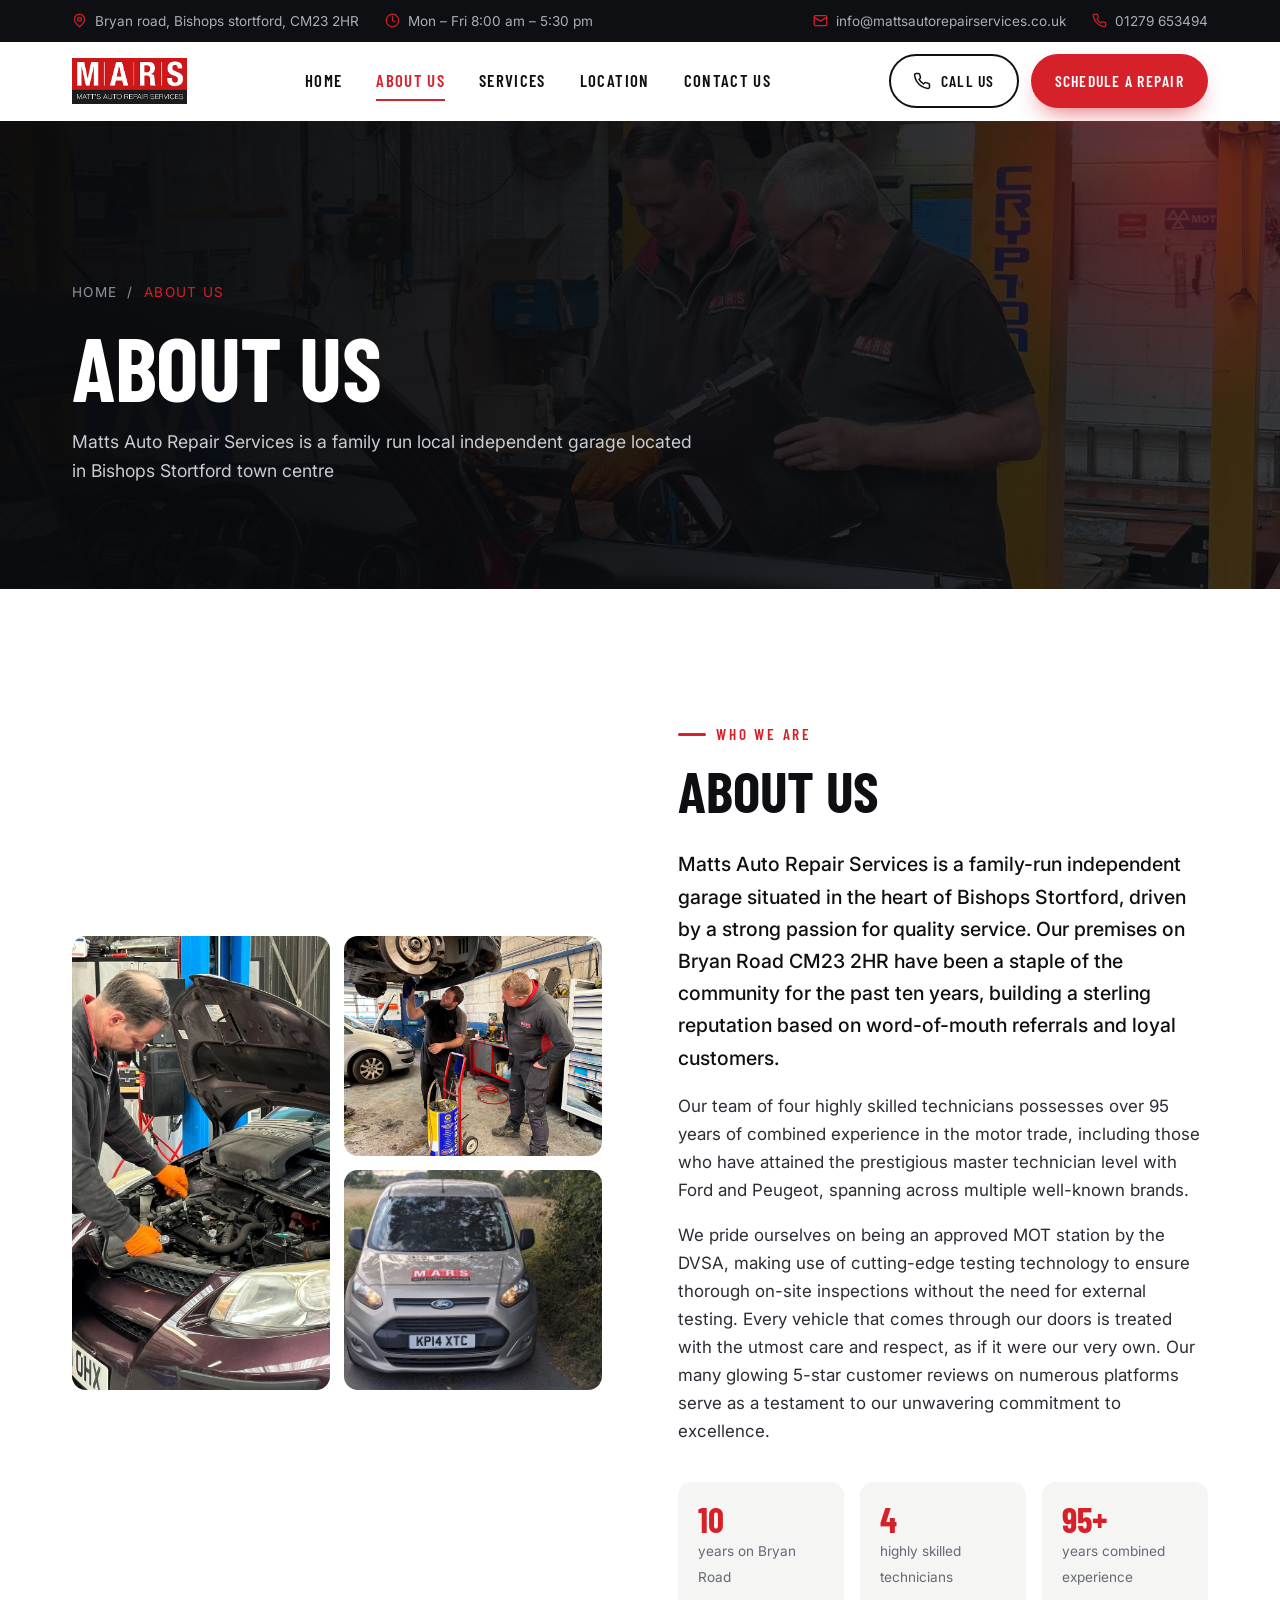
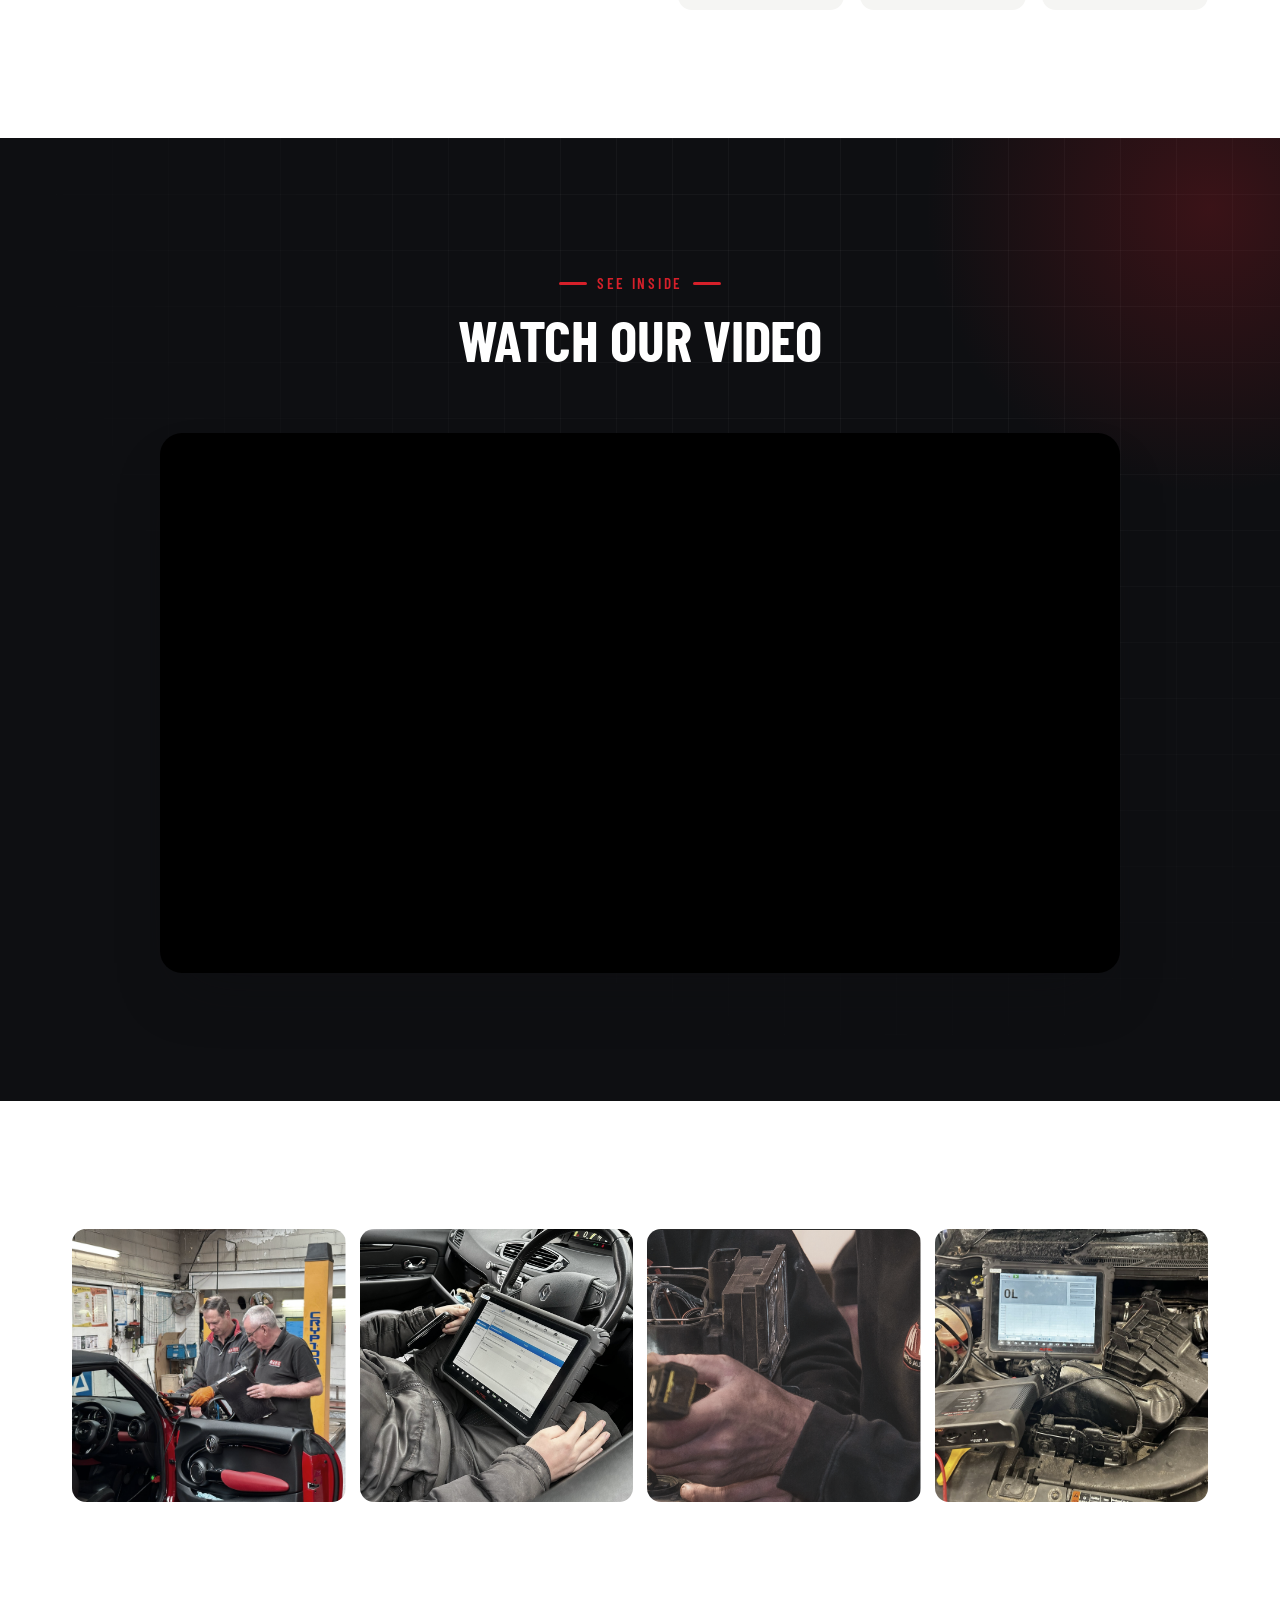
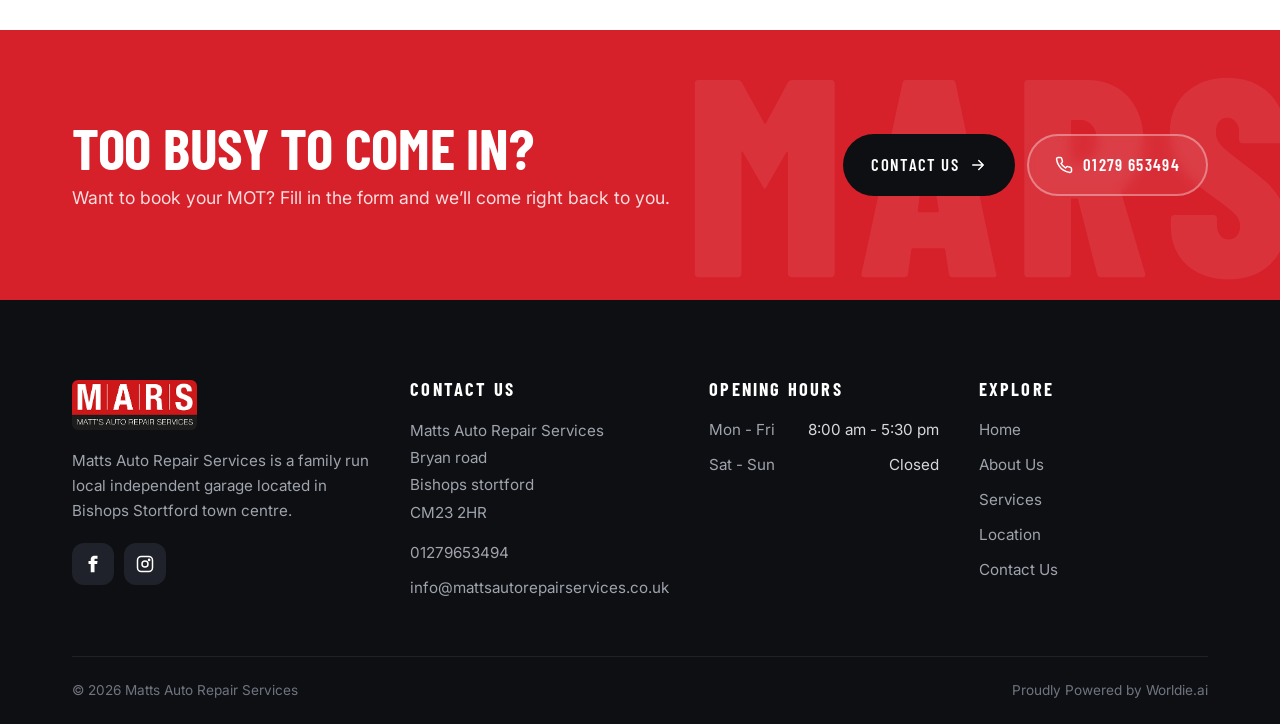
==== commit 3183b673: "Modernise design and add animations Hero intro sequence with parallax and floating MOT card, count-u" ====
--- a/about.html
+++ b/about.html
@@ -40,7 +40,7 @@
     </nav>
     <div class="header__cta">
       <a class="btn btn--outline" href="tel:01279653494"><svg viewBox="0 0 24 24" fill="none" stroke="currentColor" stroke-width="2" stroke-linecap="round" stroke-linejoin="round" aria-hidden="true"><path d="M22 16.9v3a2 2 0 0 1-2.2 2 19.8 19.8 0 0 1-8.6-3.1 19.5 19.5 0 0 1-6-6A19.8 19.8 0 0 1 2.1 4.2 2 2 0 0 1 4.1 2h3a2 2 0 0 1 2 1.7c.1 1 .4 1.9.7 2.8a2 2 0 0 1-.5 2.1L8 9.9a16 16 0 0 0 6 6l1.3-1.3a2 2 0 0 1 2.1-.4c.9.3 1.8.6 2.8.7a2 2 0 0 1 1.7 2z"/></svg> Call Us</a>
-      <a class="btn btn--primary" href="index.html#booking">Schedule a Repair</a>
+      <a class="btn btn--primary" href="index.html#booking" data-magnetic>Schedule a Repair</a>
       <button class="menu-toggle" aria-label="Open menu" aria-expanded="false"><span></span></button>
     </div>
   </div>
@@ -50,15 +50,15 @@
 <section class="page-hero">
   <div class="page-hero__bg"><img src="images/about-3.jpg" alt=""></div>
   <div class="container">
-    <div class="breadcrumb"><a href="index.html">Home</a><span>/</span><span>About Us</span></div>
-    <h1>About Us</h1>
-      <p>Matts Auto Repair Services is a family run local independent garage located in Bishops Stortford town centre</p>
+    <div class="breadcrumb intro"><a href="index.html">Home</a><span>/</span><span>About Us</span></div>
+    <h1><span class="line"><span>About Us</span></span></h1>
+    <p class="intro" style="--i:2">Matts Auto Repair Services is a family run local independent garage located in Bishops Stortford town centre</p>
   </div>
 </section>
 
 <section class="section">
   <div class="container split">
-    <div class="split__media collage reveal">
+    <div class="split__media collage reveal" data-stagger>
       <img src="images/about-1.jpg" alt="MARS technician working under the bonnet" loading="lazy">
       <img src="images/about-2.jpg" alt="Technicians inspecting a car on the lift" loading="lazy">
       <img src="images/about-4.jpg" alt="The MARS van" loading="lazy">
@@ -69,10 +69,10 @@
       <p>Matts Auto Repair Services is a family-run independent garage situated in the heart of Bishops Stortford, driven by a strong passion for quality service. Our premises on Bryan Road CM23 2HR have been a staple of the community for the past ten years, building a sterling reputation based on word-of-mouth referrals and loyal customers.</p>
       <p>Our team of four highly skilled technicians possesses over 95 years of combined experience in the motor trade, including those who have attained the prestigious master technician level with Ford and Peugeot, spanning across multiple well-known brands.</p>
       <p>We pride ourselves on being an approved MOT station by the DVSA, making use of cutting-edge testing technology to ensure thorough on-site inspections without the need for external testing. Every vehicle that comes through our doors is treated with the utmost care and respect, as if it were our very own. Our many glowing 5-star customer reviews on numerous platforms serve as a testament to our unwavering commitment to excellence.</p>
-      <div class="highlights">
-        <div class="highlight"><strong>10</strong><span>years on Bryan Road</span></div>
-        <div class="highlight"><strong>4</strong><span>highly skilled technicians</span></div>
-        <div class="highlight"><strong>95+</strong><span>years combined experience</span></div>
+      <div class="highlights" data-stagger>
+        <div class="highlight reveal"><strong>10</strong><span>years on Bryan Road</span></div>
+        <div class="highlight reveal"><strong>4</strong><span>highly skilled technicians</span></div>
+        <div class="highlight reveal"><strong>95+</strong><span>years combined experience</span></div>
       </div>
     </div>
   </div>
@@ -92,24 +92,24 @@
 
 <section class="section">
   <div class="container">
-    <div class="gallery reveal">
-      <img src="images/about-3.jpg" alt="Technicians at work in the workshop" loading="lazy">
-      <img src="images/home-2.jpg" alt="Running vehicle diagnostics" loading="lazy">
-      <img src="images/home-3.png" alt="Inspecting a vehicle part" loading="lazy">
-      <img src="images/home-4.jpg" alt="Diagnostic equipment on an engine" loading="lazy">
+    <div class="gallery" data-stagger>
+      <div class="gallery__item reveal-img"><img src="images/about-3.jpg" alt="Technicians at work in the workshop" loading="lazy"></div>
+      <div class="gallery__item reveal-img"><img src="images/home-2.jpg" alt="Running vehicle diagnostics" loading="lazy"></div>
+      <div class="gallery__item reveal-img"><img src="images/home-3.png" alt="Inspecting a vehicle part" loading="lazy"></div>
+      <div class="gallery__item reveal-img"><img src="images/home-4.jpg" alt="Diagnostic equipment on an engine" loading="lazy"></div>
     </div>
   </div>
 </section>
 
 <section class="cta-band">
   <div class="container">
-    <div>
+    <div class="reveal">
       <h2>Too busy to come in?</h2>
       <p>Want to book your MOT? Fill in the form and we’ll come right back to you.</p>
     </div>
-    <div class="cta-band__actions">
-      <a class="btn btn--dark" href="contact.html">Contact Us <svg viewBox="0 0 24 24" fill="none" stroke="currentColor" stroke-width="2" stroke-linecap="round" stroke-linejoin="round" aria-hidden="true"><path d="M5 12h14M13 6l6 6-6 6"/></svg></a>
-      <a class="btn btn--ghost" href="tel:01279653494"><svg viewBox="0 0 24 24" fill="none" stroke="currentColor" stroke-width="2" stroke-linecap="round" stroke-linejoin="round" aria-hidden="true"><path d="M22 16.9v3a2 2 0 0 1-2.2 2 19.8 19.8 0 0 1-8.6-3.1 19.5 19.5 0 0 1-6-6A19.8 19.8 0 0 1 2.1 4.2 2 2 0 0 1 4.1 2h3a2 2 0 0 1 2 1.7c.1 1 .4 1.9.7 2.8a2 2 0 0 1-.5 2.1L8 9.9a16 16 0 0 0 6 6l1.3-1.3a2 2 0 0 1 2.1-.4c.9.3 1.8.6 2.8.7a2 2 0 0 1 1.7 2z"/></svg> 01279 653494</a>
+    <div class="cta-band__actions reveal">
+      <a class="btn btn--dark" href="contact.html" data-magnetic>Contact Us <svg viewBox="0 0 24 24" fill="none" stroke="currentColor" stroke-width="2" stroke-linecap="round" stroke-linejoin="round" aria-hidden="true"><path d="M5 12h14M13 6l6 6-6 6"/></svg></a>
+      <a class="btn btn--ghost" href="tel:01279653494" data-magnetic><svg viewBox="0 0 24 24" fill="none" stroke="currentColor" stroke-width="2" stroke-linecap="round" stroke-linejoin="round" aria-hidden="true"><path d="M22 16.9v3a2 2 0 0 1-2.2 2 19.8 19.8 0 0 1-8.6-3.1 19.5 19.5 0 0 1-6-6A19.8 19.8 0 0 1 2.1 4.2 2 2 0 0 1 4.1 2h3a2 2 0 0 1 2 1.7c.1 1 .4 1.9.7 2.8a2 2 0 0 1-.5 2.1L8 9.9a16 16 0 0 0 6 6l1.3-1.3a2 2 0 0 1 2.1-.4c.9.3 1.8.6 2.8.7a2 2 0 0 1 1.7 2z"/></svg> 01279 653494</a>
     </div>
   </div>
 </section>
--- a/css/styles.css
+++ b/css/styles.css
@@ -375,8 +375,8 @@
 
 .features {
   display: grid;
-  grid-template-columns: repeat(3, 1fr);
-  gap: 20px;
+  grid-template-columns: repeat(4, 1fr);
+  gap: 18px;
 }
 .feature {
   position: relative;
@@ -658,6 +658,7 @@
   border-bottom: 1px solid var(--line);
 }
 .service-nav .container {
+  position: relative;
   display: flex;
   gap: 6px;
   overflow-x: auto;
@@ -928,11 +929,395 @@
 
 /* Reveal ----------------------------------------------------------------- */
 
-.reveal { opacity: 0; transform: translateY(24px); transition: opacity .7s ease, transform .7s ease; }
+:root { --ease-out: cubic-bezier(.16, 1, .3, 1); }
+
+.reveal {
+  opacity: 0;
+  transform: translateY(36px);
+  transition: opacity .9s var(--ease-out), transform .9s var(--ease-out);
+  transition-delay: calc(var(--d, 0) * 90ms);
+}
 .reveal.is-visible { opacity: 1; transform: none; }
+
+/* Image wipe: the photo unclips top-down while settling from a slight zoom.
+   The clip sits on the child so the observed frame stays measurable. */
+.reveal-img > * {
+  clip-path: inset(0 0 100% 0);
+  scale: 1.18;
+  transition: clip-path 1.2s var(--ease-out), scale 1.6s var(--ease-out);
+  transition-delay: calc(var(--d, 0) * 90ms);
+}
+.reveal-img.is-visible > * { clip-path: inset(0 0 0 0); scale: 1; }
+
+/* ==========================================================================
+   Motion & modern details
+   ========================================================================== */
+
+/* Scroll progress */
+.progress {
+  position: fixed;
+  top: 0; left: 0;
+  z-index: 100;
+  height: 3px;
+  width: 100%;
+  background: linear-gradient(90deg, var(--red), #ff5a3c);
+  transform-origin: left;
+  transform: scaleX(0);
+  pointer-events: none;
+}
+
+/* Header hides on scroll down, returns on scroll up */
+.header { transition: border-color .2s, box-shadow .2s, transform .45s var(--ease-out); }
+.header.is-hidden { transform: translateY(-100%); }
+.menu-open .header.is-hidden { transform: none; }
+
+/* Button shine */
+.btn { position: relative; overflow: hidden; isolation: isolate; }
+.btn::before {
+  content: "";
+  position: absolute;
+  top: 0; bottom: 0;
+  left: -75%;
+  width: 50%;
+  z-index: -1;
+  background: linear-gradient(100deg, transparent, rgba(255,255,255,.35), transparent);
+  transform: skewX(-20deg);
+  transition: left .7s var(--ease-out);
+  pointer-events: none;
+}
+.btn:hover::before { left: 130%; }
+.btn svg { transition: transform .3s var(--ease-out); }
+.btn:hover svg:last-child:not(:first-child) { transform: translateX(4px); }
+[data-magnetic] { transition: transform .35s var(--ease-out), background .2s, color .2s, border-color .2s, box-shadow .2s; }
+
+/* Hero intro */
+.hero__bg img { animation: none; transform: scale(1.1); will-change: transform; }
+.hero__bg { top: -20%; bottom: -20%; animation: heroIn 1.8s var(--ease-out) both; }
+@keyframes heroIn { from { opacity: 0; filter: blur(8px); } to { opacity: 1; filter: none; } }
+
+.hero::after {
+  content: "";
+  position: absolute;
+  width: 640px; height: 640px;
+  left: -200px; bottom: -320px;
+  z-index: -1;
+  border-radius: 50%;
+  background: radial-gradient(circle, rgba(214,32,42,.45), transparent 65%);
+  filter: blur(20px);
+  animation: glow 8s ease-in-out infinite alternate;
+  pointer-events: none;
+}
+@keyframes glow { from { transform: translate(0, 0) scale(1); opacity: .7; } to { transform: translate(120px, -60px) scale(1.15); opacity: 1; } }
+
+.line { display: block; overflow: hidden; padding-bottom: .06em; margin-bottom: -.06em; }
+.line > span {
+  display: inline-block;
+  transform: translateY(110%);
+  animation: lineUp 1.1s var(--ease-out) forwards;
+  animation-delay: calc(.25s + var(--i, 0) * .12s);
+}
+@keyframes lineUp { to { transform: none; } }
+
+.intro { opacity: 0; animation: introUp 1s var(--ease-out) forwards; animation-delay: calc(.5s + var(--i, 0) * .1s); }
+@keyframes introUp { from { opacity: 0; transform: translateY(24px); } to { opacity: 1; transform: none; } }
+
+.hero h1 em {
+  background: linear-gradient(90deg, var(--red), #ff6a3d, var(--red));
+  background-size: 200% 100%;
+  -webkit-background-clip: text;
+  background-clip: text;
+  color: transparent;
+  animation: sheen 6s linear infinite;
+}
+@keyframes sheen { to { background-position: -200% 0; } }
+
+.hero__card {
+  position: absolute;
+  right: var(--gutter);
+  bottom: 120px;
+  width: 280px;
+  padding: 22px;
+  border-radius: 20px;
+  background: rgba(20, 22, 27, .55);
+  border: 1px solid rgba(255,255,255,.14);
+  backdrop-filter: blur(16px);
+  -webkit-backdrop-filter: blur(16px);
+  box-shadow: 0 30px 60px -20px rgba(0,0,0,.6);
+  color: #d4d7dd;
+  animation: introUp 1s var(--ease-out) 1.1s both, float 6s ease-in-out 2.1s infinite;
+}
+@keyframes float { 50% { transform: translateY(-10px); } }
+.hero__card-top { display: flex; align-items: center; gap: 12px; margin-bottom: 14px; }
+.hero__card-icon {
+  width: 42px; height: 42px;
+  border-radius: 12px;
+  display: grid;
+  place-items: center;
+  background: var(--red);
+  color: var(--white);
+}
+.hero__card-icon svg { width: 20px; height: 20px; }
+.hero__card small { display: block; font-size: .72rem; letter-spacing: .14em; text-transform: uppercase; color: #9ea3ad; }
+.hero__card strong { font-family: var(--font-display); font-size: 1.25rem; color: var(--white); letter-spacing: .02em; }
+.hero__card-price { display: flex; align-items: baseline; justify-content: space-between; padding-top: 14px; border-top: 1px solid rgba(255,255,255,.12); }
+.hero__card-price b { font-family: var(--font-display); font-size: 2.4rem; line-height: 1; color: var(--white); }
+.hero__card-price span { font-size: .85rem; }
+.live-dot { position: relative; width: 8px; height: 8px; border-radius: 50%; background: #2ecc71; display: inline-block; margin-right: 6px; }
+.live-dot::after { content: ""; position: absolute; inset: 0; border-radius: 50%; background: inherit; animation: ping 1.8s ease-out infinite; }
+@keyframes ping { to { transform: scale(3); opacity: 0; } }
+
+
+/* Page hero intro */
+.page-hero__bg img { animation: pageZoom 14s ease-out both; }
+@keyframes pageZoom { from { transform: scale(1.15); } to { transform: scale(1); } }
+.page-hero::after {
+  content: "";
+  position: absolute;
+  right: -160px; top: -200px;
+  width: 520px; height: 520px;
+  z-index: -1;
+  border-radius: 50%;
+  background: radial-gradient(circle, rgba(214,32,42,.35), transparent 65%);
+  animation: glow 9s ease-in-out infinite alternate;
+  pointer-events: none;
+}
+
+/* Keeps the tilted marquee from widening the page (clip, unlike hidden, leaves sticky intact) */
+main { overflow-x: clip; }
+
+/* Marquee */
+.marquee {
+  overflow: hidden;
+  background: var(--ink);
+  color: var(--white);
+  padding: 22px 0;
+  margin-top: clamp(64px, 8vw, 96px);
+  transform: rotate(-1.5deg) scale(1.02);
+  border-top: 3px solid var(--red);
+  border-bottom: 3px solid var(--red);
+}
+.marquee__track {
+  display: flex;
+  width: max-content;
+  animation: marquee 32s linear infinite;
+}
+.marquee:hover .marquee__track { animation-play-state: paused; }
+.marquee__item {
+  display: inline-flex;
+  align-items: center;
+  gap: 28px;
+  padding-right: 28px;
+  font-family: var(--font-display);
+  font-weight: 700;
+  font-size: clamp(1.6rem, 3vw, 2.4rem);
+  letter-spacing: .04em;
+  text-transform: uppercase;
+  white-space: nowrap;
+}
+.marquee__item:nth-child(even) { color: transparent; -webkit-text-stroke: 1.2px rgba(255,255,255,.7); }
+.marquee__item svg { width: 22px; height: 22px; color: var(--red); }
+@keyframes marquee { to { transform: translateX(-50%); } }
+
+/* Bento features */
+.feature { display: flex; flex-direction: column; }
+.feature--hero {
+  grid-column: span 2;
+  grid-row: span 2;
+  justify-content: flex-end;
+  min-height: 420px;
+  color: #d4d7dd;
+  border: 0;
+  isolation: isolate;
+}
+.feature--hero .feature__bg { position: absolute; inset: 0; z-index: -2; }
+.feature--hero .feature__bg img { width: 100%; height: 100%; object-fit: cover; transition: transform 1.2s var(--ease-out); }
+.feature--hero:hover .feature__bg img { transform: scale(1.06); }
+.feature--hero::before {
+  content: "";
+  position: absolute;
+  inset: 0;
+  z-index: -1;
+  background: linear-gradient(0deg, rgba(10,11,14,.95) 10%, rgba(10,11,14,.2) 70%);
+}
+.feature--hero h3 { color: var(--white); font-size: 2.4rem; }
+.feature--hero p { color: #c9ccd3; font-size: 1.05rem; max-width: 420px; }
+.feature--hero .feature__icon { background: var(--red); color: var(--white); }
+.feature--wide {
+  grid-column: span 4;
+  flex-direction: row;
+  align-items: center;
+  gap: 24px;
+  background: linear-gradient(110deg, var(--red) 0%, var(--red-dark) 100%);
+  color: rgba(255,255,255,.9);
+  border: 0;
+}
+.feature--wide h3 { color: var(--white); margin: 0 0 4px; }
+.feature--wide p { color: rgba(255,255,255,.85); }
+.feature--wide .feature__icon { background: rgba(255,255,255,.15); color: var(--white); margin: 0; flex: none; }
+.feature--wide:hover .feature__icon { background: var(--white); color: var(--red); }
+.feature--wide::after { background: var(--white); }
+
+/* Cursor spotlight on cards */
+.spotlight { --mx: 50%; --my: 50%; }
+.spotlight > .glow {
+  position: absolute;
+  inset: 0;
+  z-index: 0;
+  pointer-events: none;
+  opacity: 0;
+  transition: opacity .4s;
+  background: radial-gradient(360px circle at var(--mx) var(--my), rgba(214,32,42,.12), transparent 60%);
+}
+.feature--hero > .glow, .feature--wide > .glow { background: radial-gradient(360px circle at var(--mx) var(--my), rgba(255,255,255,.14), transparent 60%); }
+.spotlight:hover > .glow { opacity: 1; }
+.spotlight > *:not(.glow):not(.feature__bg) { position: relative; z-index: 1; }
+
+/* Dark section texture */
+.section--dark { position: relative; overflow: hidden; isolation: isolate; }
+.section--dark::before {
+  content: "";
+  position: absolute;
+  inset: 0;
+  z-index: -1;
+  background-image:
+    linear-gradient(rgba(255,255,255,.035) 1px, transparent 1px),
+    linear-gradient(90deg, rgba(255,255,255,.035) 1px, transparent 1px);
+  background-size: 56px 56px;
+  mask-image: radial-gradient(ellipse at 70% 0%, #000 20%, transparent 75%);
+  -webkit-mask-image: radial-gradient(ellipse at 70% 0%, #000 20%, transparent 75%);
+}
+.section--dark::after {
+  content: "";
+  position: absolute;
+  right: -240px; top: -240px;
+  width: 620px; height: 620px;
+  z-index: -1;
+  border-radius: 50%;
+  background: radial-gradient(circle, rgba(214,32,42,.22), transparent 65%);
+  pointer-events: none;
+}
+
+/* Tabs: sliding pill */
+.tabs__list { position: relative; }
+.tabs__pill {
+  position: absolute;
+  top: 6px; left: 0;
+  height: calc(100% - 12px);
+  border-radius: 999px;
+  background: var(--red);
+  box-shadow: 0 10px 24px -10px rgba(214,32,42,.8);
+  transition: transform .5s var(--ease-out), width .5s var(--ease-out), height .5s var(--ease-out), top .5s var(--ease-out);
+}
+.tabs__btn { position: relative; z-index: 1; }
+.has-pill .tabs__btn[aria-selected="true"] { background: transparent; }
+.tabs__panel .tabs__media img { animation: panelImg 1.1s var(--ease-out) both; }
+.tabs__panel .tabs__media { animation: panelWipe .9s var(--ease-out) both; }
+.tabs__panel .price-chip { animation: introUp .8s var(--ease-out) .35s both; }
+.tabs__panel .tabs__body > * { animation: introUp .8s var(--ease-out) both; }
+.tabs__panel .tabs__body > *:nth-child(2) { animation-delay: .08s; }
+.tabs__panel .tabs__body > *:nth-child(3) { animation-delay: .16s; }
+.tabs__panel .tabs__body > *:nth-child(4) { animation-delay: .24s; }
+.tabs__panel .tabs__body > *:nth-child(5) { animation-delay: .32s; }
+@keyframes panelWipe { from { clip-path: inset(0 100% 0 0 round var(--radius-lg)); } to { clip-path: inset(0 0 0 0 round var(--radius-lg)); } }
+@keyframes panelImg { from { transform: scale(1.2); } to { transform: scale(1); } }
+.tabs__panel { animation: none; }
+
+/* Stats */
+.stat { position: relative; transition: background .3s; }
+.stat::before {
+  content: "";
+  position: absolute;
+  left: 28px; top: 0;
+  width: 32px; height: 3px;
+  background: var(--red);
+  transform: scaleX(0);
+  transform-origin: left;
+  transition: transform .6s var(--ease-out);
+}
+.stats__grid.is-visible .stat::before { transform: scaleX(1); }
+.stat:hover { background: var(--bg-alt); }
+
+/* Values: progress line */
+.values__list { position: relative; }
+.value { transition: box-shadow .3s, transform .4s var(--ease-out), border-color .3s; }
+.value:hover { border-color: rgba(214,32,42,.35); }
+.value:hover .value__num { background: var(--red); }
+.value__num { transition: background .3s; }
+.values__media { box-shadow: var(--shadow-lg); }
+.values__media::after {
+  content: "";
+  position: absolute;
+  inset: 0;
+  border-radius: inherit;
+  box-shadow: inset 0 0 0 1px rgba(255,255,255,.1);
+  pointer-events: none;
+}
+[data-parallax] { will-change: translate; }
+.values__media img, .service-row__media img { position: relative; height: 120%; top: -10%; }
+
+/* Service rows */
+.service-row__media { box-shadow: var(--shadow); }
+.service-row__index {
+  display: inline-flex;
+  align-items: center;
+  gap: 12px;
+}
+.service-row__index::after {
+  content: "";
+  width: 48px; height: 2px;
+  background: currentColor;
+  transform: scaleX(0);
+  transform-origin: left;
+  transition: transform .8s var(--ease-out) .3s;
+}
+.is-visible .service-row__index::after { transform: scaleX(1); }
+.service-nav a.is-active { background: var(--ink); color: var(--white); }
+
+/* Gallery */
+.gallery img { filter: grayscale(.35); }
+.gallery__item { overflow: hidden; border-radius: var(--radius); }
+.gallery__item img { border-radius: 0; transition: transform .8s var(--ease-out), filter .5s; }
+.gallery__item:hover img { transform: scale(1.08); filter: none; }
+
+/* Reviews CTA */
+.stars svg { opacity: 0; transform: scale(.4) rotate(-30deg); transition: opacity .5s, transform .6s var(--ease-out); }
+.is-visible .stars svg { opacity: 1; transform: none; }
+.is-visible .stars svg:nth-child(2) { transition-delay: .08s; }
+.is-visible .stars svg:nth-child(3) { transition-delay: .16s; }
+.is-visible .stars svg:nth-child(4) { transition-delay: .24s; }
+.is-visible .stars svg:nth-child(5) { transition-delay: .32s; }
+
+/* CTA band */
+.cta-band::before { animation: drift 18s linear infinite alternate; }
+@keyframes drift { from { transform: translate(0, -50%); } to { transform: translate(-12vw, -50%); } }
+
+/* Forms */
+.field input, .field textarea { transition: border-color .25s, background .25s, box-shadow .25s, transform .25s var(--ease-out); }
+.field input:focus, .field textarea:focus { transform: translateY(-1px); }
+
+/* Footer link underline */
+.footer ul a { background: linear-gradient(currentColor, currentColor) 0 100% / 0 1px no-repeat; transition: background-size .35s var(--ease-out), color .2s; }
+.footer ul a:hover { background-size: 100% 1px; }
+
+@media (max-width: 1080px) {
+  .hero__card { display: none; }
+}
+@media (max-width: 960px) {
+  .feature--hero { grid-column: span 2; grid-row: auto; min-height: 340px; }
+  .feature--wide { grid-column: span 2; }
+}
+@media (max-width: 640px) {
+  .feature--hero, .feature--wide { grid-column: auto; }
+  .feature--wide { flex-direction: column; align-items: flex-start; }
+  .marquee { padding: 16px 0; }
+  .mobile-bar { animation: introUp .8s var(--ease-out) 1.2s both; }
+}
+
 @media (prefers-reduced-motion: reduce) {
-  .reveal { opacity: 1; transform: none; transition: none; }
-  .hero__bg img { animation: none; }
+  *, *::before, *::after { animation-duration: .01ms !important; animation-iteration-count: 1 !important; transition-duration: .01ms !important; transition-delay: 0s !important; }
+  .reveal, .intro, .line > span { opacity: 1; transform: none; }
+  .reveal-img > * { clip-path: none; scale: 1; }
+  .marquee__track { animation: none; }
   html { scroll-behavior: auto; }
 }
 
